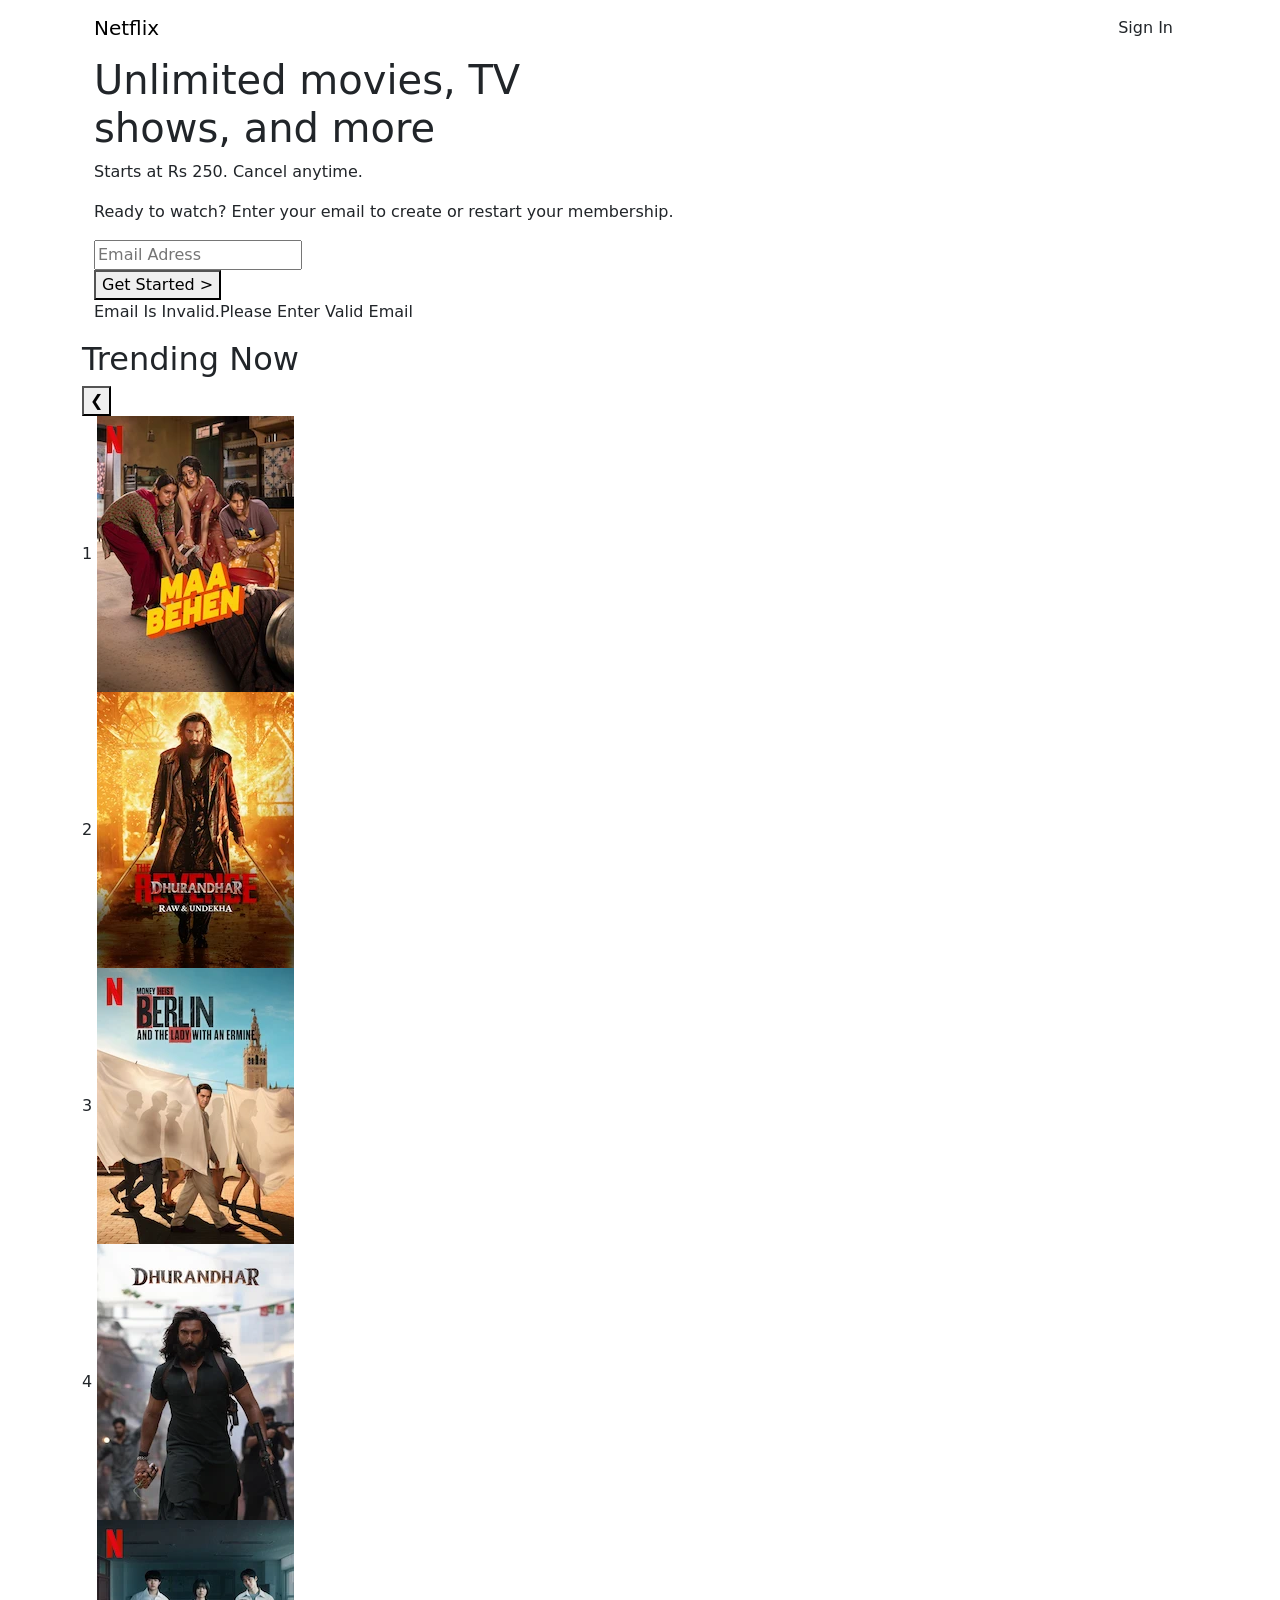
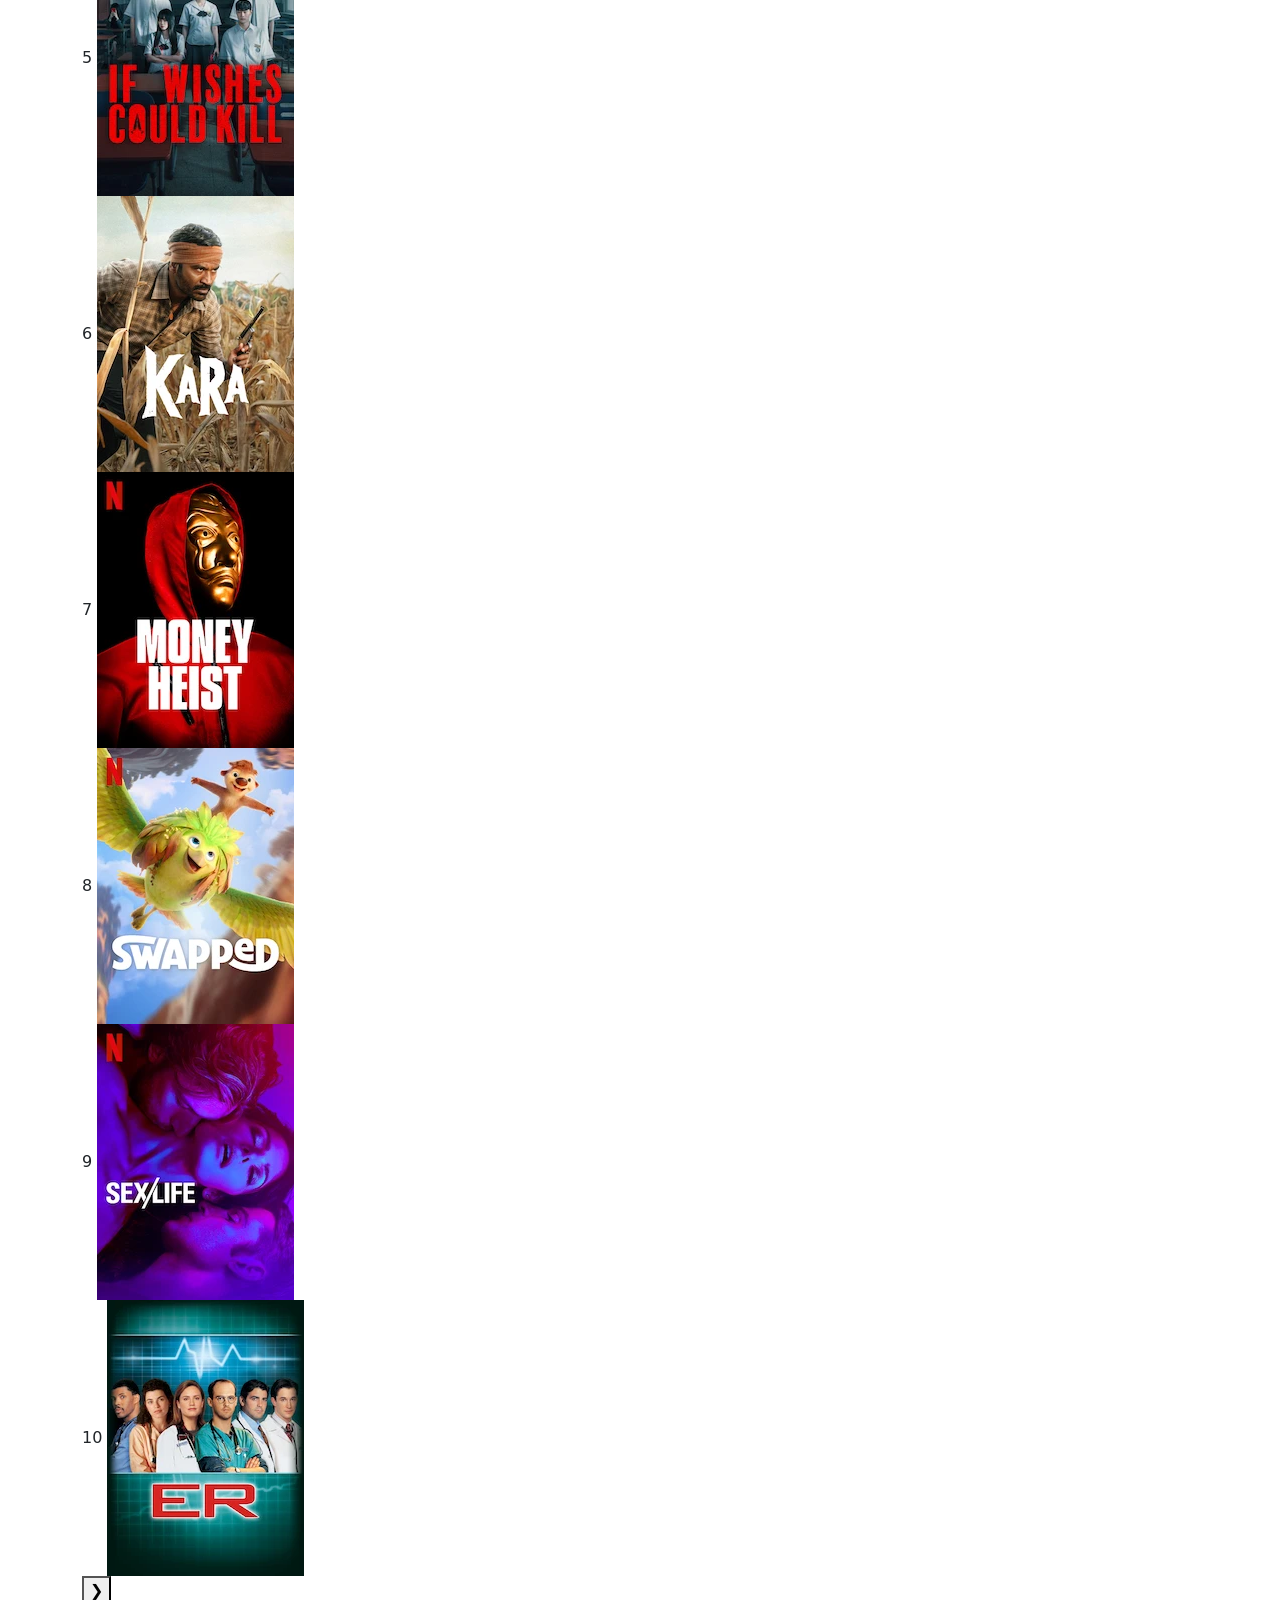
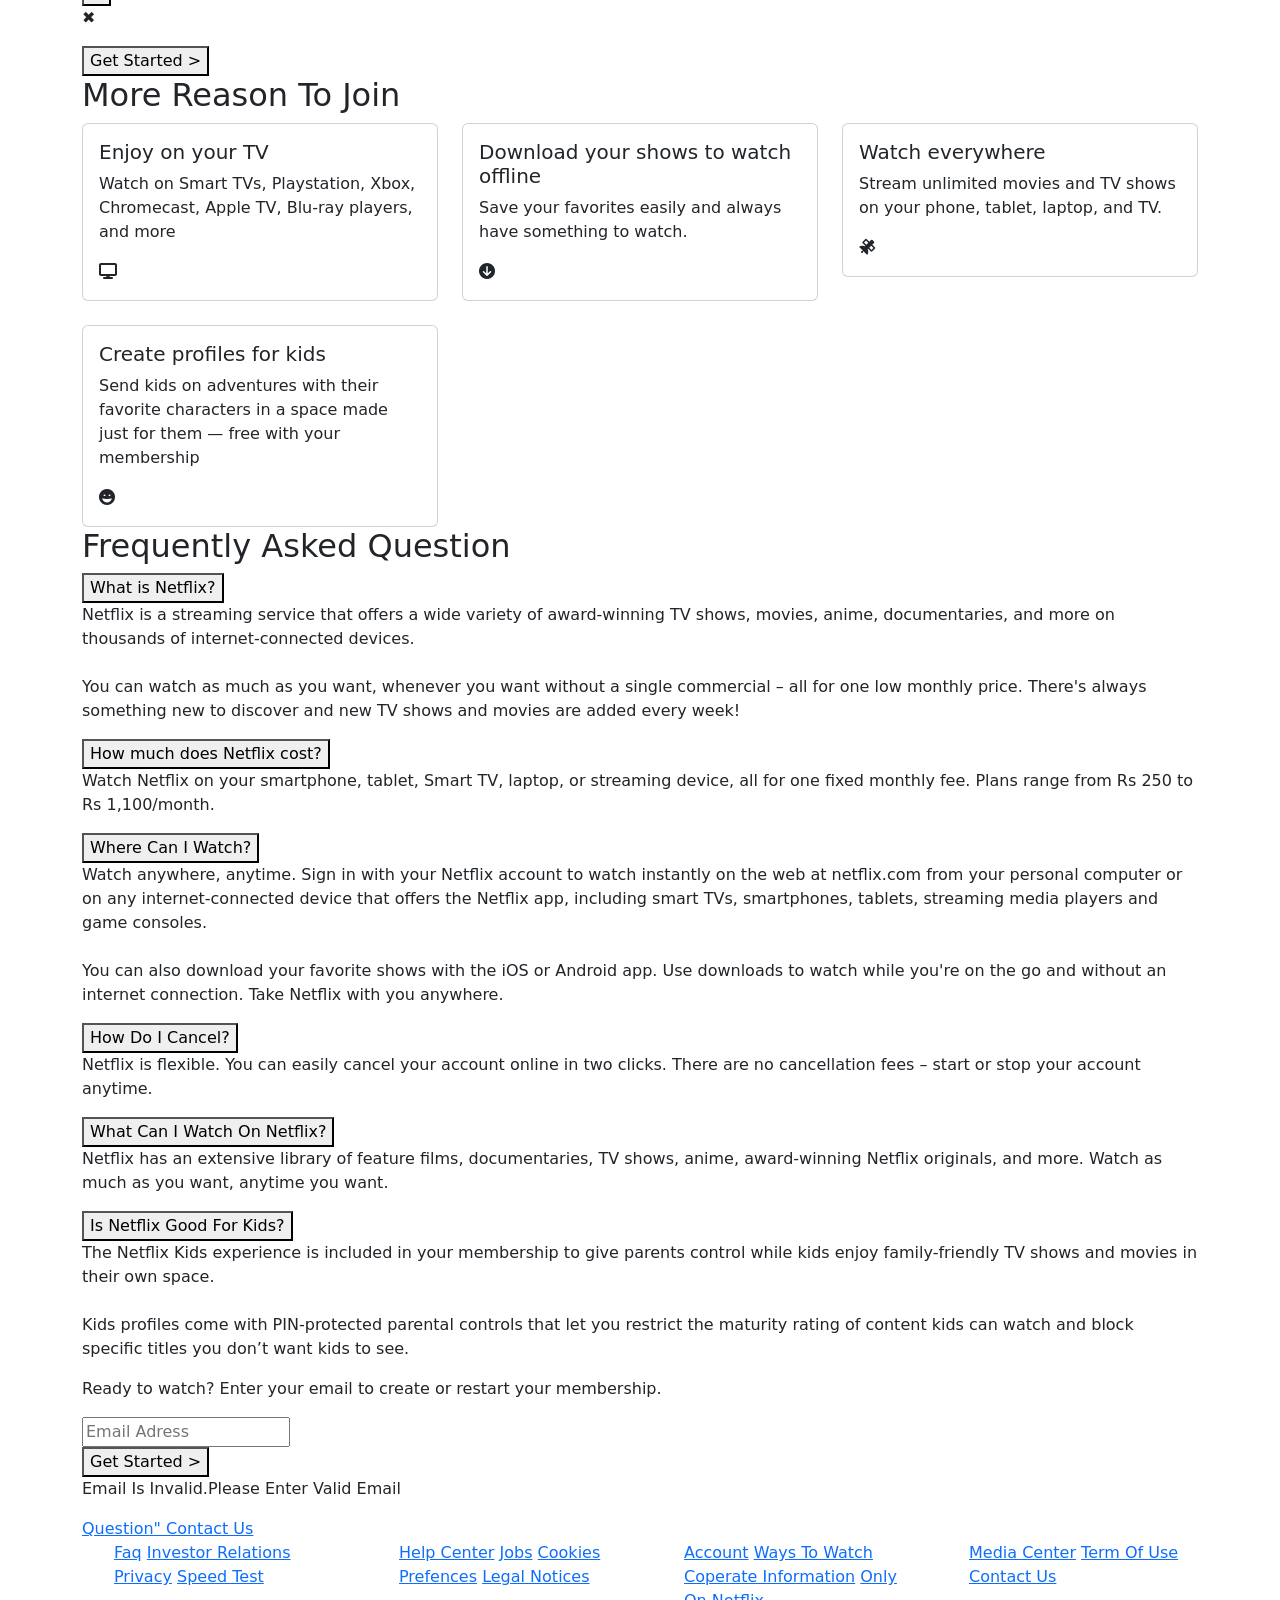
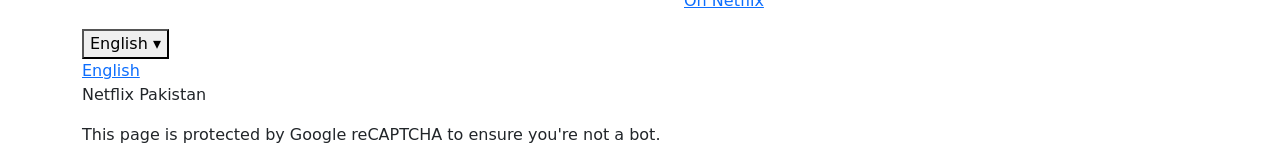
==== index.html @ dc1ad597 "Add files via upload" ====
<!DOCTYPE html>
<html lang="en">
  <head>
    <meta charset="UTF-8" />
    <meta name="viewport" content="width=device-width, initial-scale=1.0" />
    <title>Netflix Clone</title>
    <link rel="stylesheet" href="../Css/netflix.css" />
    <link
      href="https://cdn.jsdelivr.net/npm/bootstrap@5.3.3/dist/css/bootstrap.min.css"
      rel="stylesheet"
    />

    <link
    rel="stylesheet"
    href="https://cdnjs.cloudflare.com/ajax/libs/font-awesome/6.5.1/css/all.min.css"
  />

  </head>
  <body>
    <div class="forImage">
      <div class="container">
        <div class="header">
          <nav class="navbar navbar-expand-lg">
            <div class="container-fluid">
              <a class="navbar-brand netlixTitle" href="#">Netflix</a>
              <button class="btn signIn" type="submit">Sign In</button>
            </div>
          </nav>
        </div>
        <div class="movies">
          <div class="container">
            <div class="unlim">
              <h1>
                Unlimited movies, TV <br />
                shows, and more
              </h1>
              <p class="para">Starts at Rs 250. Cancel anytime.</p>

              <div class="mail">
                <p>
                  Ready to watch? Enter your email to create or restart your
                  membership.
                </p>
                <div class="start">
                  <div class="inp">
                    <input
                      type="email"
                      name=""
                      id="files"
                      placeholder="Email Adress"
                      autocomplete="off"
                    />
                  </div>

                  <button class="but" onclick="check()">
                    <span>Get Started <span class="atri">&gt;</span></span>
                  </button>
                </div>
                <div class="divelement">
                  <p class="msg">Email Is Invalid.Please Enter Valid Email</p>
                </div>
              </div>
            </div>
          </div>
        </div>
      </div>
      <div class="line">
        <div class="lineEffect"></div>
      </div>
    </div>
    <div class="section">
      <div class="container">
        <div class="dhuran">
          <div class="trend">
            <h2>Trending Now</h2>
          </div>

          <div class="mov">
            <div class="slider-container">
              <div class="arrow-box left-box">
                <button class="arrow left" onclick="slide(-1)">❮</button>
              </div>

              <div class="slider-wrapper">
                <div class="slider-track" id="track">
                  <div class="movie-card" onclick="showMovie(`maa`)">
                    <span class="rank">1</span>
                    <img src="../images/net1.webp" alt="" />
                  </div>

                  <div class="movie-card" onclick="showMovie(`dhur`)">
                    <span class="rank">2</span>
                    <img src="../images/net2.webp" alt="" />
                  </div>

                  <div class="movie-card" onclick="showMovie(`ber`)">
                    <span class="rank">3</span>
                    <img src="../images/net3.webp" alt="" />
                  </div>

                  <div class="movie-card" onclick="showMovie(`ran`)">
                    <span class="rank">4</span>
                    <img src="../images/net4.webp" alt="" />
                  </div>

                  <div class="movie-card" onclick="showMovie('wish')">
                    <span class="rank">5</span>
                    <img src="../images/net5.webp" alt="" />
                  </div>

                  <div class="movie-card" onclick="showMovie(`kara`)">
                    <span class="rank">6</span>
                    <img src="../images/net6.webp" alt="" />
                  </div>

                  <div class="movie-card" onclick="showMovie(`hiest`)">
                    <span class="rank">7</span>
                    <img src="../images/net7.webp" alt="" />
                  </div>

                  <div class="movie-card" onclick="showMovie(`swa`)">
                    <span class="rank">8</span>
                    <img src="../images/swa.webp" alt="" />
                  </div>

                  <div class="movie-card" onclick="showMovie(`life`)">
                    <span class="rank">9</span>
                    <img src="../images/net9.webp" alt="" />
                  </div>

                  <div class="movie-card" onclick="showMovie(`er`)">
                    <span class="rank">10</span>
                    <img src="../images/er.webp" alt="" />
                  </div>
                </div>
              </div>

              <div class="arrow-box right-box">
                <button class="arrow right" onclick="slide(1)">❯</button>
              </div>
            </div>
          </div>

          <div id="model">
            <div>
              <div class="model-item"></div>
            </div>
            <div>
              <div class="itms">
                <span onclick="closeMovie()" class="closeBtn">✖</span>
                <img src="" alt="" class="modelImg" />
                <div class="model-badge"></div>
                <p class="modelPara"></p>
                <button class="but">
                  <span>Get Started <span class="atri">&gt;</span></span>
                </button>
              </div>
            </div>
          </div>
        </div>
        <div class="reason">
          <div class="more">
            <h2>More Reason To Join</h2>
          </div>
          <div class="cards">
            <div class="row row-cols-1 row-cols-md-3 g-4">
              <div class="col">
                <div class="card">
                  <div class="card-body">
                    <h5 class="card-title">Enjoy on your TV</h5>
                    <p class="card-text">
                      Watch on Smart TVs, Playstation, Xbox, Chromecast, Apple
                      TV, Blu-ray players, and more
                    </p>
                    <i class="fa-solid fa-display"></i>
                  </div>
                </div>
              </div>
              <div class="col">
                <div class="card">
                  <div class="card-body">
                    <h5 class="card-title">
                      Download your shows to watch offline
                    </h5>
                    <p class="card-text">
                      Save your favorites easily and always have something to
                      watch.
                    </p>
                    <i class="fa-solid fa-circle-arrow-down"></i>
                  </div>
                </div>
              </div>
              <div class="col">
                <div class="card">
                  <div class="card-body">
                    <h5 class="card-title">Watch everywhere</h5>
                    <p class="card-text">
                      Stream unlimited movies and TV shows on your phone,
                      tablet, laptop, and TV.
                    </p>
                    <i class="fa-solid fa-satellite"></i>
                  </div>
                </div>
              </div>
              <div class="col">
                <div class="card">
                  <div class="card-body">
                    <h5 class="card-title">Create profiles for kids</h5>
                    <p class="card-text">
                      Send kids on adventures with their favorite characters in
                      a space made just for them — free with your membership
                    </p>
                    <i class="fa-solid fa-face-grin"></i>
                  </div>
                </div>
              </div>
            </div>
          </div>
        </div>
        <div class="dropDown">
          <h2>Frequently Asked Question</h2>
          <div class="faq">
            <div class="dropdown-box">
              <button class="drop-btn" onclick="toggleMenu(this)">
                <span class="btn-text">What is Netflix?</span>
                <span class="icon"></span>
              </button>

              <div class="menu">
                <p>
                  Netflix is a streaming service that offers a wide variety of
                  award-winning TV shows, movies, anime, documentaries, and more
                  on thousands of internet-connected devices. <br /><br />

                  You can watch as much as you want, whenever you want without a
                  single commercial – all for one low monthly price. There's
                  always something new to discover and new TV shows and movies
                  are added every week!
                </p>
              </div>
            </div>

            <div class="dropdown-box">
              <button class="drop-btn" onclick="toggleMenu(this)">
                <span class="btn-text">How much does Netflix cost?</span>
                <span class="icon"></span>
              </button>

              <div class="menu">
                <p>
                  Watch Netflix on your smartphone, tablet, Smart TV, laptop, or
                  streaming device, all for one fixed monthly fee. Plans range
                  from Rs 250 to Rs 1,100/month.
                </p>
              </div>
            </div>

            <div class="dropdown-box">
              <button class="drop-btn" onclick="toggleMenu(this)">
                <span class="btn-text">Where Can I Watch?</span>
                <span class="icon"></span>
              </button>

              <div class="menu">
                <p>
                  Watch anywhere, anytime. Sign in with your Netflix account to
                  watch instantly on the web at netflix.com from your personal
                  computer or on any internet-connected device that offers the
                  Netflix app, including smart TVs, smartphones, tablets,
                  streaming media players and game consoles. <br />
                  <br />
                  You can also download your favorite shows with the iOS or
                  Android app. Use downloads to watch while you're on the go and
                  without an internet connection. Take Netflix with you
                  anywhere.
                </p>
              </div>
            </div>

            <div class="dropdown-box">
              <button class="drop-btn" onclick="toggleMenu(this)">
                <span class="btn-text">How Do I Cancel?</span>
                <span class="icon"></span>
              </button>

              <div class="menu">
                <p>
                  Netflix is flexible. You can easily cancel your account online
                  in two clicks. There are no cancellation fees – start or stop
                  your account anytime.
                </p>
              </div>
            </div>

            <div class="dropdown-box">
              <button class="drop-btn" onclick="toggleMenu(this)">
                <span class="btn-text">What Can I Watch On Netflix?</span>
                <span class="icon"></span>
              </button>

              <div class="menu">
                <p>
                  Netflix has an extensive library of feature films,
                  documentaries, TV shows, anime, award-winning Netflix
                  originals, and more. Watch as much as you want, anytime you
                  want.
                </p>
              </div>
            </div>

            <div class="dropdown-box">
              <button class="drop-btn" onclick="toggleMenu(this)">
                <span class="btn-text">Is Netflix Good For Kids?</span>
                <span class="icon"></span>
              </button>

              <div class="menu">
                <p>
                  The Netflix Kids experience is included in your membership to
                  give parents control while kids enjoy family-friendly TV shows
                  and movies in their own space.
                  <br /><br />

                  Kids profiles come with PIN-protected parental controls that
                  let you restrict the maturity rating of content kids can watch
                  and block specific titles you don’t want kids to see.
                </p>
              </div>
            </div>
          </div>
          <div class="inpField">
            <p class="rest">
              Ready to watch? Enter your email to create or restart your
              membership.
            </p>
            <div class="cont">
              <div class="started">
                <input
                  type="email"
                  name=""
                  id="adres"
                  placeholder="Email Adress"
                  autocomplete="off"
                />
              </div>
              <button class="but bat" onclick="claim()">
                <span>Get Started <span class="atri">&gt;</span></span>
              </button>
            </div>
            <div class="divelemen">
              <p class="ms">Email Is Invalid.Please Enter Valid Email</p>
            </div>
          </div>
        </div>
      </div>
    </div>

    <footer>
      <div class="container footer">
        <div class="que">
          <a href="../html files/sign.html">Question" Contact Us</a>
        </div>
        <div class="row">
          <div class="col-3">
            <div class="shopping">
              <ul class="unorder">
                <a href="../html files/getstart.html">Faq</a>
                <a href="../html files/sign.html">Investor Relations</a>
                <a href="../html files/getstart.html">Privacy</a>
                <a href="../html files/sign.html">Speed Test</a>
              </ul>
            </div>
          </div>

          <div class="col-3">
            <div class="shopping">
              <ul class="unorder">
                <a href="../html files/getstart.html">Help Center</a>
                <a href="../html files/sign.html">Jobs</a>
                <a href="../html files/getstart.html">Cookies Prefences</a>
                <a href="../html files/sign.html">Legal Notices</a>
              </ul>
            </div>
          </div>

          <div class="col-3">
            <div class="shopping">
              <ul class="unorder">
                <a href="../html files/getstart.html">Account</a>
                <a href="../html files/sign.html">Ways To Watch</a>
                <a href="../html files/getstart.html">Coperate Information</a>
                <a href="../html files/sign.html">Only On Netflix</a>
              </ul>
            </div>
          </div>

          <div class="col-3">
            <div class="shopping">
              <ul class="unorder">
                <a href="../html files/getstart.html">Media Center</a>
                <a href="../html files/sign.html">Term Of Use</a>
                <a href="../html files/getstart.html">Contact Us</a>
              </ul>
            </div>
          </div>
        </div>
        <div class="lang-dropdown">
          <button class="lang-btn">
            <span>English</span>
            <span class="arrow">▾</span>
          </button>

          <div class="lang-menu">
            <a href="#">English</a>
          </div>
        </div>

        <p class="pk">Netflix Pakistan</p>
        <p class="cap">
          This page is protected by Google reCAPTCHA to ensure you're not a bot.
        </p>
      </div>
    </footer>
  </body>
  <script src="../js files/netflix.js"></script>
</html>
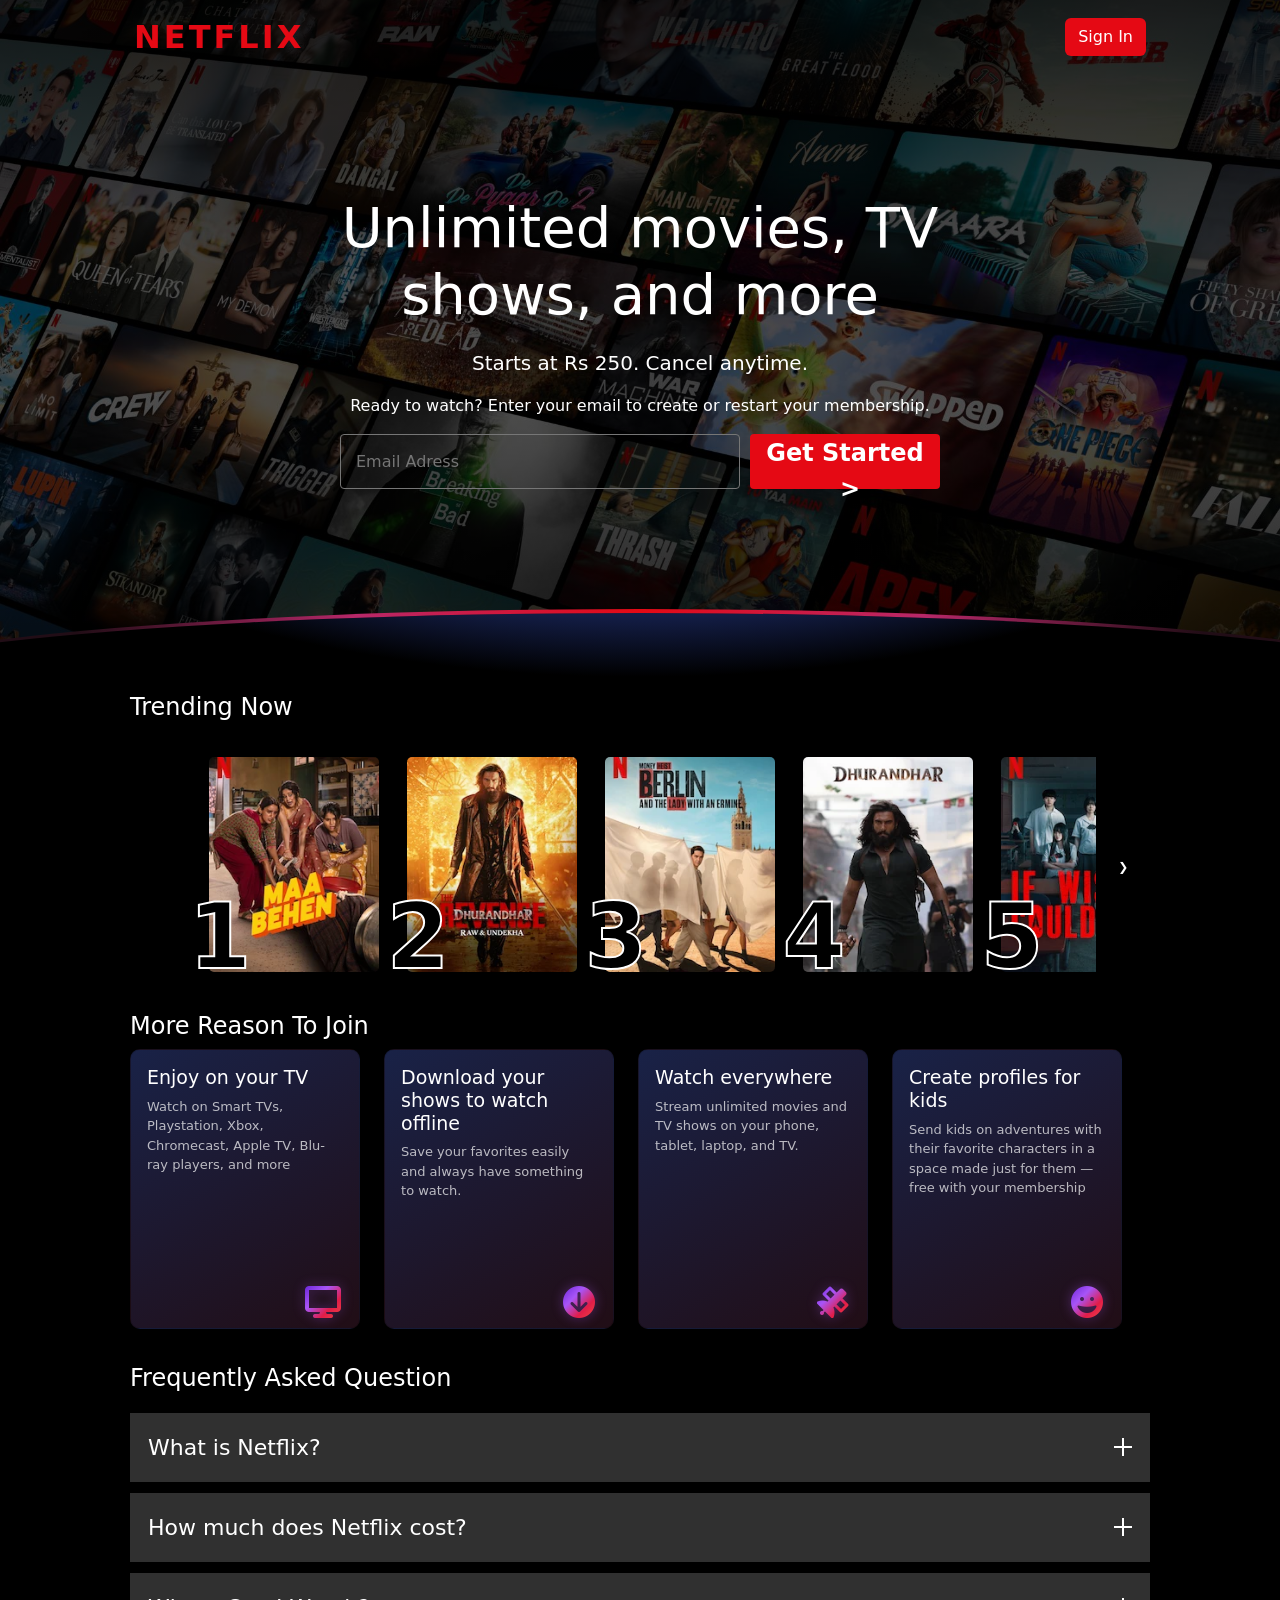
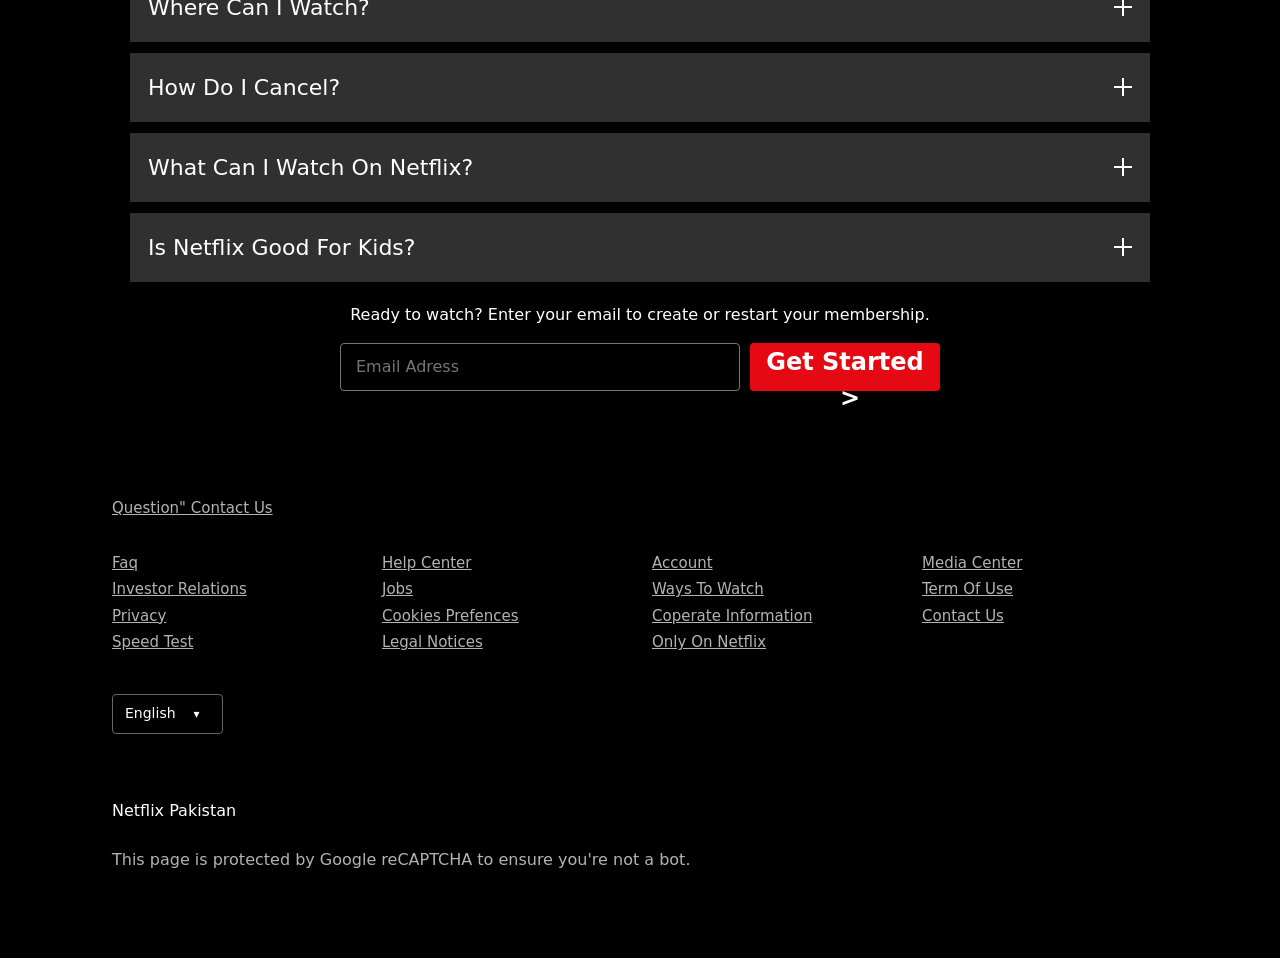
==== commit 83087958: "Update index.html" ====
--- a/index.html
+++ b/index.html
@@ -4,7 +4,7 @@
     <meta charset="UTF-8" />
     <meta name="viewport" content="width=device-width, initial-scale=1.0" />
     <title>Netflix Clone</title>
-    <link rel="stylesheet" href="../Css/netflix.css" />
+    <link rel="stylesheet" href="netflix.css" />
     <link
       href="https://cdn.jsdelivr.net/npm/bootstrap@5.3.3/dist/css/bootstrap.min.css"
       rel="stylesheet"
@@ -422,5 +422,5 @@
       </div>
     </footer>
   </body>
-  <script src="../js files/netflix.js"></script>
+  <script src="netflix.js"></script>
 </html>
--- a/netflix.css
+++ b/netflix.css
@@ -0,0 +1,785 @@
+@media (min-width: 320px) and (max-width: 767px) {
+  .header {
+    padding: 0px !important;
+  }
+  .unlim h1 {
+    font-size: 35px !important;
+    margin-bottom: 5px !important;
+  }
+  .para {
+    font-size: 17px !important;
+  }
+  .start {
+    flex-direction: column !important;
+  }
+  .inp input {
+    width: 250px !important;
+  }
+  .inp {
+    margin-bottom: 50px !important;
+  }
+  .more h2 {
+    font-size: 21px !important;
+  }
+  .divelement {
+    left: 11px !important;
+    width: 251px !important;
+    top: 124px !important;
+  }
+  .btn-text {
+    font-size: 15px !important;
+  }
+  .section .container {
+    padding: 0px 30px !important;
+  }
+  .cards .col {
+    width: 100% !important;
+  }
+  .cards .row {
+    flex-direction: column !important;
+  }
+  .dropDown h2 {
+    font-size: 16px !important;
+  }
+  .cont {
+    flex-direction: column !important;
+    align-items: center !important;
+  }
+  .inpField input {
+    width: 250px !important;
+    align-items: center !important;
+  }
+  .divelemen {
+    top: 2970px !important;
+    left: 37px !important;
+    width: 250px !important;
+  }
+  .started input {
+    margin-bottom: 50px !important;
+  }
+  footer {
+    padding: 70px 20px !important;
+  }
+  footer .row {
+    flex-direction: column !important;
+    gap: 20px !important;
+  }
+  .unorder a {
+    font-size: 20px !important;
+  }
+  .cap {
+    font-size: 14px !important;
+  }
+}
+
+.forImage {
+  background-image: linear-gradient(
+      to bottom,
+      rgba(0, 0, 0, 0.85) 0%,
+      rgba(0, 0, 0, 0.6) 40%,
+      rgba(0, 0, 0, 0.6) 60%,
+      rgba(0, 0, 0, 0.85) 100%
+    ),
+    url("../images/netflix.jpg");
+
+  background-size: cover;
+  background-position: center;
+  background-repeat: no-repeat;
+  will-change: auto;
+}
+.header {
+  padding: 0 40px;
+}
+
+.netlixTitle {
+  text-transform: uppercase;
+  color: #e50914 !important;
+  letter-spacing: 3px;
+  font-weight: 700;
+  font-size: xx-large !important;
+}
+
+.forImage .signIn {
+  background-color: #e50914;
+  color: white;
+  transition: background-color 0.3s ease;
+}
+
+.forImage .signIn:hover {
+  background-color: #c11119;
+  color: white;
+}
+
+.unlim {
+  color: white;
+  text-align: center;
+  padding: 120px 0;
+}
+
+.unlim h1 {
+  font-size: 56px;
+  margin-bottom: 20px;
+}
+
+.para {
+  font-size: 20px;
+  font-weight: 500;
+}
+
+.mail p {
+  line-height: 1.5;
+}
+.mail {
+  position: relative;
+}
+.start {
+  display: flex;
+  justify-content: center;
+  align-items: center;
+  gap: 10px;
+}
+
+.but {
+  width: 190px;
+  height: 55px;
+  background: #e50914;
+  color: white;
+  border: none;
+  border-radius: 4px;
+  transition: background-color 0.3s ease;
+}
+
+.but:hover {
+  background-color: #c11119;
+  color: white;
+}
+
+.but span {
+  font-size: 24px;
+  font-weight: 600;
+}
+
+.atri {
+  margin-left: 10px;
+}
+
+.inp input {
+  height: 55px;
+  width: 400px;
+  background-color: transparent;
+  color: rgb(118, 118, 118);
+  border: 1px solid rgb(118, 118, 118);
+  border-radius: 4px;
+  padding: 15px;
+}
+
+input {
+  outline: none;
+}
+
+.inp:focus-within {
+  outline: 2px solid white;
+  outline-offset: 2px;
+  border-radius: 4px;
+}
+
+.lineEffect {
+  box-sizing: border-box;
+  position: absolute;
+  height: 100%;
+  top: 0;
+  margin: auto;
+  display: -webkit-box;
+  display: -webkit-flex;
+  display: -ms-flexbox;
+  display: flex;
+  -webkit-align-items: center;
+  -webkit-box-align: center;
+  -ms-flex-align: center;
+  align-items: center;
+  border: solid 0.25rem transparent;
+  border-top-left-radius: 50% 100%;
+  border-top-right-radius: 50% 100%;
+  border-bottom: none;
+  background: radial-gradient(
+      50% 500% at 50% -420%,
+      rgba(64, 97, 231, 0.4) 80%,
+      rgba(0, 0, 0, 0.1) 100%
+    ),
+    black;
+  -webkit-background-clip: padding-box;
+  background-clip: padding-box;
+  width: 130%;
+  left: -15%;
+}
+
+.lineEffect::before {
+  content: "";
+  position: absolute;
+  top: 0;
+  right: 0;
+  bottom: 0;
+  left: 0;
+  z-index: -1;
+  margin-top: -0.25rem;
+  border-radius: inherit;
+  background: linear-gradient(
+    to right,
+    rgba(33, 13, 22, 1) 16%,
+    rgba(184, 40, 105, 1),
+    rgba(229, 9, 20, 1),
+    rgba(184, 40, 105, 1),
+    rgba(33, 13, 22, 1) 84%
+  );
+}
+.line {
+  box-sizing: border-box;
+  overflow-x: hidden;
+  position: relative;
+  height: 5.25rem;
+  z-index: 1;
+}
+
+.section {
+  background-color: black;
+}
+
+.trend h2 {
+  color: white;
+  font-size: 24px;
+}
+
+.section .container {
+  padding: 0px 60px;
+}
+
+.firstSlide {
+  display: flex;
+  justify-content: space-between;
+  height: 100%;
+  align-items: center;
+}
+
+.firstSlide button {
+  height: 40%;
+  border-radius: 10px;
+}
+
+.slider-container {
+  position: relative;
+  width: 100%;
+  background: #000;
+  display: flex;
+  align-items: center;
+}
+
+.slider-wrapper {
+  width: 100%;
+  overflow: hidden;
+  height: 230px !important;
+}
+
+.mov {
+  margin: 30px 0px;
+}
+
+.slider-track {
+  display: flex;
+  flex-wrap: nowrap;
+  transition: transform 0.6s ease;
+  gap: 18px;
+  margin-left: 20px;
+}
+
+.slider-track img {
+  width: 180px;
+  object-fit: contain;
+  box-sizing: border-box;
+  padding: 5px;
+  border-radius: 10px;
+  transition: transform 0.3s ease;
+}
+
+.arrow-box {
+  width: 60px;
+  display: flex;
+  justify-content: center;
+  align-items: center;
+}
+
+.arrow {
+  background: rgba(0, 0, 0, 0.5);
+  color: #fff;
+  border: none;
+  font-size: 28px;
+  padding: 10px;
+  border-radius: 50%;
+  cursor: pointer;
+  transition: 0.3s ease;
+}
+
+.arrow:hover {
+  background: rgba(0, 0, 0, 0.8);
+}
+
+.arrow.hidden {
+  opacity: 0;
+  pointer-events: none;
+  transform: scale(0.7);
+  transition: 0.3s;
+}
+
+.movie-card {
+  position: relative;
+  flex: 0 0 20%;
+  transition: transform 0.4s ease;
+}
+
+.movie-card img {
+  height: 225px;
+  object-fit: cover;
+  border-radius: 10px;
+}
+
+.movie-card:hover {
+  transform: scale(1.06);
+  z-index: 2;
+  border-radius: 10px;
+}
+
+.rank {
+  position: absolute;
+  left: -15px;
+  bottom: -5px;
+
+  font-size: 90px;
+  font-weight: 900;
+  line-height: 1;
+
+  color: #000;
+  -webkit-text-stroke: 2px #fff;
+
+  z-index: 10;
+}
+
+.more h2 {
+  color: white;
+  font-size: 24px;
+}
+
+.row-cols-md-3 > * {
+  width: 24.33333333% !important;
+}
+
+.card-text {
+  font-size: 13px !important;
+  color: rgba(255, 255, 255, 0.7) !important;
+}
+
+.card {
+  height: 280px !important;
+  background: linear-gradient(149deg, #192247 0%, #210e17 96.86%);
+  border-radius: 10px !important;
+}
+
+.card-title {
+  font-size: 19px;
+  color: white !important;
+}
+
+.fa-display,
+.fa-circle-arrow-down,
+.fa-satellite,
+.fa-face-grin {
+  right: 18px;
+  position: absolute;
+  bottom: 10px;
+  font-size: 32px;
+  background: linear-gradient(
+    135deg,
+    #6d28d9 0%,
+    #a855f7 35%,
+    #e11d48 70%,
+    #ef4444 100%
+  );
+
+  -webkit-background-clip: text;
+  background-clip: text;
+  -webkit-text-fill-color: transparent;
+
+  filter: drop-shadow(0 0 6px rgba(168, 85, 247, 0.35));
+}
+
+.dropDown h2 {
+  color: white;
+  font-size: 24px;
+}
+
+.dropDown {
+  padding: 35px 0px;
+}
+
+.faq {
+  width: 100%;
+  margin: 20px 0px;
+}
+
+.dropdown-box {
+  margin-bottom: 10px;
+}
+
+.drop-btn {
+  width: 100%;
+  background: #303030;
+  color: white;
+  border: none;
+  padding: 18px;
+  display: flex;
+  justify-content: space-between;
+  align-items: center;
+  cursor: pointer;
+}
+
+.btn-text {
+  font-size: 22px;
+}
+
+.icon {
+  position: relative;
+  width: 18px;
+  height: 18px;
+}
+
+.icon::before,
+.icon::after {
+  content: "";
+  position: absolute;
+  background: white;
+  transition: 0.3s ease;
+}
+
+.icon::before {
+  width: 18px;
+  height: 2px;
+  top: 50%;
+  left: 0;
+  transform: translateY(-50%);
+}
+
+.icon::after {
+  width: 2px;
+  height: 18px;
+  left: 50%;
+  top: 0;
+  transform: translateX(-50%);
+}
+
+.drop-btn.active .icon::before {
+  transform: translateY(-50%) rotate(135deg);
+}
+
+.drop-btn.active .icon::after {
+  transform: translateX(-50%) rotate(135deg);
+}
+
+.menu {
+  max-height: 0;
+  overflow: hidden;
+  background: #303030;
+  color: white;
+  transition: 0.4s ease;
+  padding: 0 15px;
+  margin-top: 1px;
+}
+.menu p {
+  font-size: 21px;
+  width: 98%;
+}
+
+.dropdown-box.open .menu {
+  max-height: 300px;
+  padding: 15px;
+}
+
+.rest {
+  color: white !important;
+}
+
+.inpField {
+  text-align: center;
+}
+
+.inpField input {
+  height: 48px;
+  width: 400px;
+  background-color: transparent;
+  color: rgb(118, 118, 118);
+  border: 1px solid rgb(118, 118, 118);
+  border-radius: 4px;
+  padding: 15px;
+}
+.inpField button {
+  width: 190px;
+  height: 48px;
+  background: #e50914;
+  color: white;
+  border: none;
+  border-radius: 4px;
+}
+
+.cont {
+  display: flex;
+  text-align: center;
+  justify-content: center;
+  gap: 10px;
+}
+
+.started input:focus-within {
+  outline: 2px solid white;
+  outline-offset: 2px;
+  border-radius: 4px;
+}
+
+.unorder a {
+  color: rgba(255, 255, 255, 0.7);
+  text-decoration: underline;
+  list-style: none;
+  font-size: 15px;
+  cursor: pointer;
+}
+.unorder {
+  padding: 0px !important;
+  margin: 0px !important;
+  flex-direction: column;
+  display: flex;
+  gap: 4px;
+}
+.que a {
+  color: rgba(255, 255, 255, 0.7);
+  text-decoration: underline;
+  list-style: none;
+  font-size: 15px;
+  cursor: pointer;
+}
+footer {
+  padding: 70px 100px;
+  background-color: black;
+}
+.que {
+  margin-bottom: 32px;
+}
+
+.lang-dropdown {
+  position: relative;
+  display: inline-block;
+  transition: all 0.5s ease;
+
+  margin-top: 40px;
+}
+
+.lang-btn {
+  background: transparent;
+  color: white;
+  border: 1px solid #666;
+  padding: 0px 12px;
+  border-radius: 4px;
+  cursor: pointer;
+
+  display: flex;
+  align-items: center;
+  gap: 8px;
+  font-size: 14px;
+}
+
+.lang-dropdown:hover {
+  outline: 2px solid white;
+  border-radius: 4px;
+  outline-offset: 2px;
+}
+
+.arrow {
+  font-size: 12px;
+  transition: 0.3s ease;
+}
+
+.lang-menu {
+  position: absolute;
+  top: 110%;
+  left: 0;
+  background: #111;
+  border: 1px solid #333;
+  border-radius: 4px;
+  min-width: -webkit-fill-available;
+
+  opacity: 0;
+  transform: translateY(-10px);
+  pointer-events: none;
+  transition: 0.3s ease;
+}
+
+.lang-dropdown:hover .lang-menu {
+  opacity: 1;
+  transform: translateY(0);
+  pointer-events: auto;
+}
+
+.lang-dropdown:hover .arrow {
+  transform: rotate(180deg);
+}
+
+.lang-menu a {
+  display: block;
+  padding: 8px 10px;
+  color: white;
+  text-decoration: none;
+}
+
+.lang-menu a:hover {
+  background: #222;
+}
+
+.pk {
+  color: white;
+  margin-top: 65px;
+}
+
+.cap {
+  color: rgba(255, 255, 255, 0.7) !important;
+  margin-top: 25px;
+}
+
+.divelement {
+  position: absolute;
+  left: 248px;
+  width: 320px;
+  background: white;
+  color: black;
+  opacity: 0;
+  visibility: hidden;
+  transition: opacity 0.3s ease;
+  border-radius: 2px;
+  top: 105px;
+}
+
+.divelement.show {
+  opacity: 1;
+  visibility: visible;
+}
+
+.divelement::before {
+  content: "";
+  position: absolute;
+  top: -6px;
+  left: 20px;
+  width: 0;
+  height: 0;
+  border-left: 8px solid transparent;
+  border-right: 8px solid transparent;
+  border-bottom: 8px solid white;
+}
+
+.divelemen.show {
+  opacity: 1;
+  visibility: visible;
+}
+.divelemen {
+  position: absolute;
+  left: 328px;
+  width: 320px;
+  background: white;
+  color: black;
+  opacity: 0;
+  visibility: hidden;
+  transition: opacity 0.3s ease;
+  border-radius: 2px;
+  top: 2000px;
+}
+
+.divelemen::before {
+  content: "";
+  position: absolute;
+
+  top: -6px;
+  left: 20px;
+
+  width: 0;
+  height: 0;
+
+  border-left: 8px solid transparent;
+  border-right: 8px solid transparent;
+  border-bottom: 8px solid white;
+}
+
+.msg {
+  margin-bottom: 0px;
+}
+
+.ms {
+  margin-bottom: 0px;
+  color: black;
+}
+
+#model {
+  position: fixed;
+  inset: 0;
+  display: none;
+
+  background: rgba(0, 0, 0, 0.7);
+  z-index: 9999;
+
+  overflow-y: auto;
+  overflow-x: hidden;
+
+  padding: 40px 0;
+}
+
+#model > div {
+  width: 55%;
+  margin: 0 auto;
+}
+
+.model-item {
+  width: 100%;
+  height: 350px;
+
+  background-size: cover;
+  background-position: center;
+  background-repeat: no-repeat;
+
+  border-radius: 10px 10px 0 0;
+}
+
+.itms {
+  width: 100%;
+  background: #181818;
+  color: white;
+
+  padding: 20px;
+  gap: 10px;
+  display: grid;
+
+  border-radius: 0 0 10px 10px;
+
+  min-height: 180px;
+}
+
+.modelImg {
+  width: 160px;
+  height: auto;
+  display: block;
+  margin-bottom: 15px;
+}
+
+.modelPara {
+  line-height: 1.6;
+  margin-bottom: 10px;
+}
+
+.closeBtn {
+  position: relative;
+  bottom: 350px;
+  left: 610px;
+  color: #fff;
+  font-size: 26px;
+  cursor: pointer;
+}
